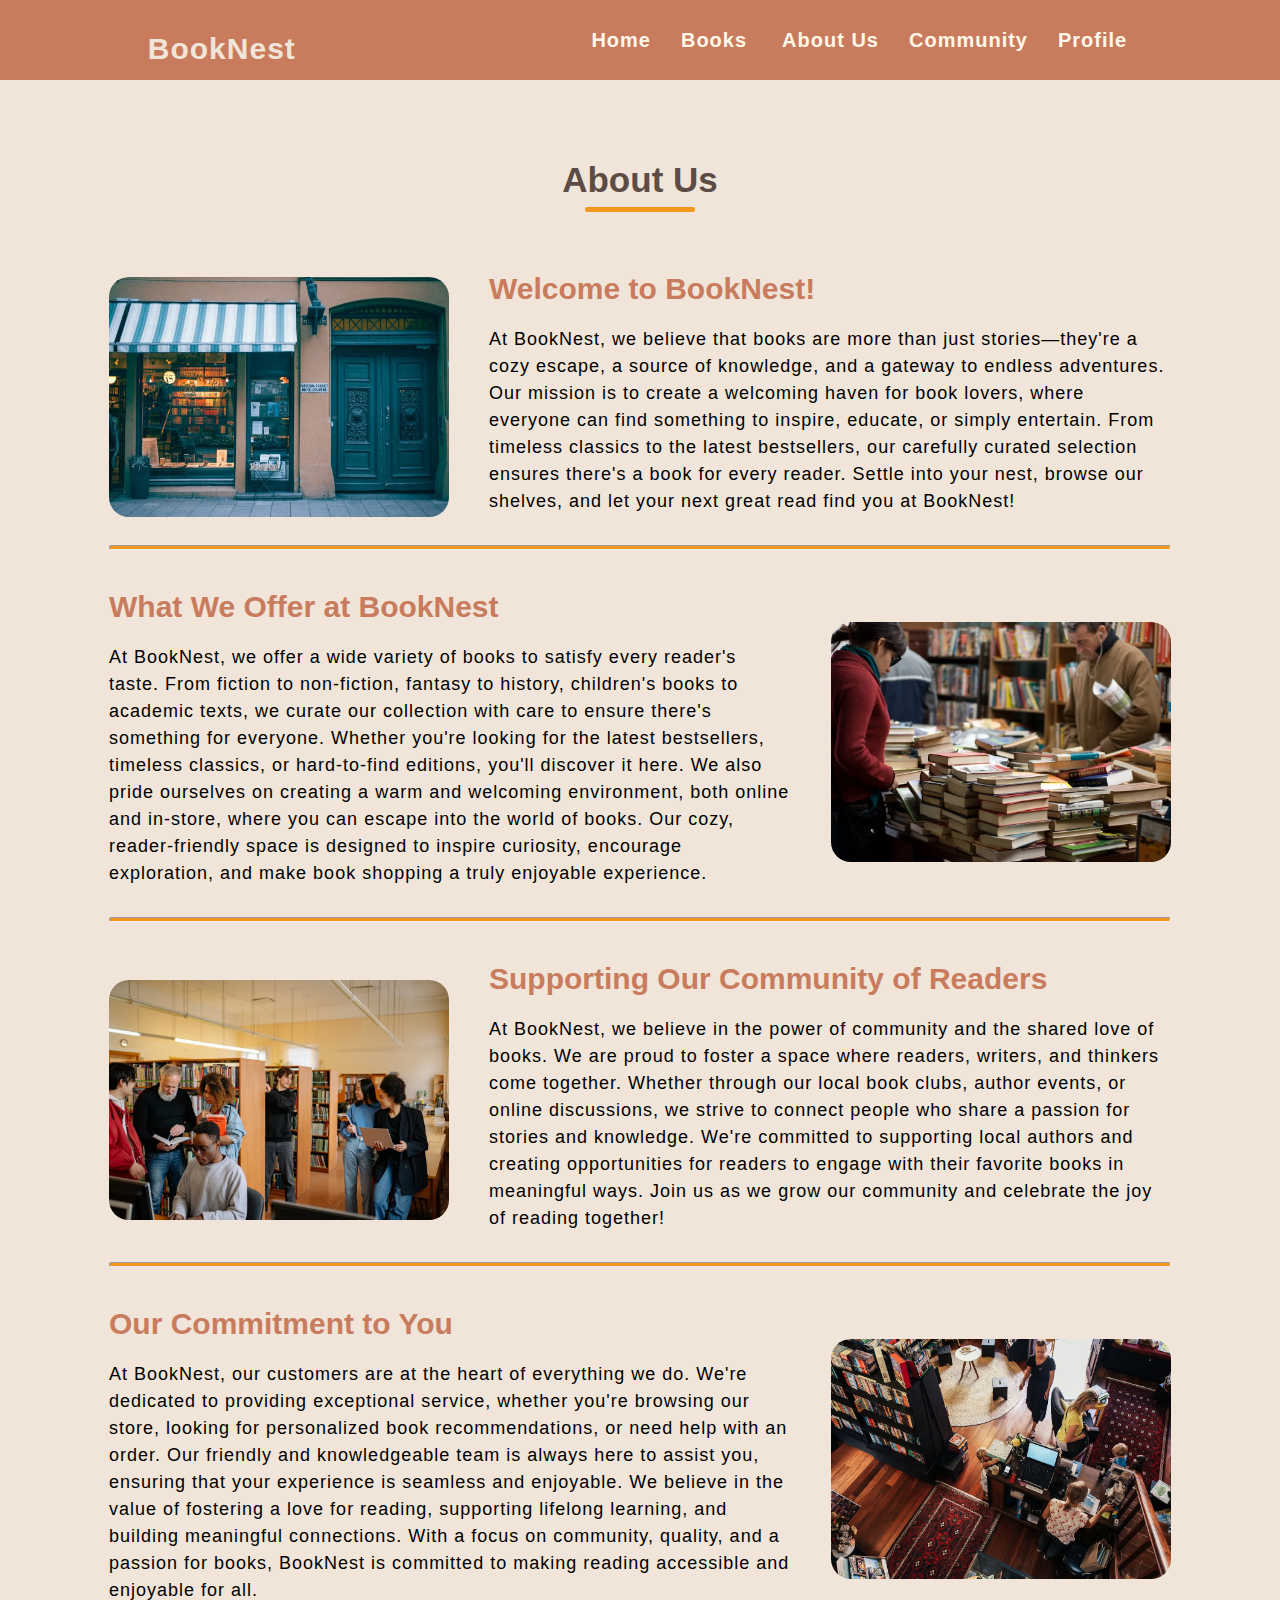
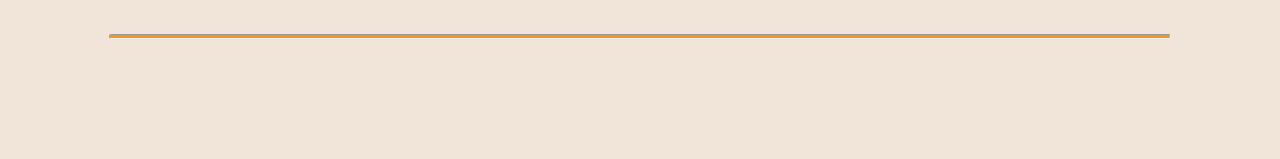
==== html-files/About.html @ db729ba0 "Added logo" ====
<!DOCTYPE html>
<html lang="en">

<head>
    <meta charset="UTF-8">
    <meta name="viewport" content="width=device-width, initial-scale=1.0">
    <title>About Us</title>
    <link rel="stylesheet" href="https://cdnjs.cloudflare.com/ajax/libs/font-awesome/6.5.2/css/all.min.css"
        integrity="sha512-SnH5WK+bZxgPHs44uWIX+LLJAJ9/2PkPKZ5QiAj6Ta86w+fsb2TkcmfRyVX3pBnMFcV7oQPJkl9QevSCWr3W6A=="
        crossorigin="anonymous" referrerpolicy="no-referrer" />
    <link rel="stylesheet" href="/style-files/style.css">
    <link rel="stylesheet" href="/style-files/About.css">
</head>

<body>

    <section id="about">

        <nav>

            <div class="nav-logo-wrap">

                <img src="/images/Bookstore logo.png" alt="" class="logo">

                <h3>BookNest</h3>

            </div>

            <ul class="nav-item-wrap">

                <li><a href="/index.html">Home</a></li>

                <li class="profile">
                    <a href="#">Books</a>
                    <i class="fa-solid fa-angle-down"></i>
                    <ul class="dropdown-content">
                        <li><a href="#">Books</a></li>
                        <li><a href="#">Authors</a></li>
                    </ul>
                </li>

                <li><a href="html files/About.html">About Us</a></li>
                <li><a href="#">Community</a></li>

                <li class="profile">
                    <a href="#">Profile</a>
                    <i class="fa-solid fa-angle-down"></i>
                    <ul class="dropdown-content">
                        <li><a href="#">Login</a></li>
                        <li><a href="#">Sign up</a></li>
                        <li><a href="#">Wishlist</a></li>
                        <li><a href="#">Cart</a></li>
                    </ul>
                </li>

            </ul>

        </nav>

        <div class="About-content">

            <div class="About-heading">
                <h2 class="About-section-heading">About Us</h2>
            </div>

            <div class="About-info">

                <div class="About-info-box">

                    <div class="About-image">
                        <img src="/images/About-1.webp" alt="">
                    </div>

                    <div class="About-info-content">
                        <h2 class="About-info-heading">Welcome to BookNest!</h2>
                        <p class="About-info-description">At BookNest, we believe that books are more than just
                            stories—they're a cozy escape, a source of knowledge, and a gateway to endless adventures.
                            Our mission is to create a welcoming haven for book lovers, where everyone can find
                            something to inspire, educate, or simply entertain. From timeless classics to the latest
                            bestsellers, our carefully curated selection ensures there's a book for every reader.
                            Settle into your nest, browse our shelves, and let your next great read find you at
                            BookNest!</p>
                    </div>

                </div>
                <hr>

                <div class="About-info-box">

                    <div class="About-info-content">
                        <h2 class="About-info-heading">What We Offer at BookNest</h2>
                        <p class="About-info-description">At BookNest, we offer a wide variety of books to satisfy every
                            reader's taste. From fiction to non-fiction, fantasy to history, children's books to
                            academic texts, we curate our collection with care to ensure there's something for everyone.
                            Whether you're looking for the latest bestsellers, timeless classics, or hard-to-find
                            editions, you'll discover it here.
                            We also pride ourselves on creating a warm and welcoming environment, both online and
                            in-store, where you can escape into the world of books. Our cozy, reader-friendly space is
                            designed to inspire curiosity, encourage exploration, and make book shopping a truly
                            enjoyable experience.</p>
                    </div>

                    <div class="About-image">
                        <img src="/images/About-2.webp" alt="">
                    </div>

                </div>
                <hr>

                <div class="About-info-box">

                    <div class="About-image">
                        <img src="/images/About-3.webp" alt="">
                    </div>

                    <div class="About-info-content">
                        <h2 class="About-info-heading">Supporting Our Community of Readers</h2>
                        <p class="About-info-description">At BookNest, we believe in the power of community and the
                            shared love of books. We are proud to foster a space where readers, writers, and thinkers
                            come together. Whether through our local book clubs, author events, or online discussions,
                            we strive to connect people who share a passion for stories and knowledge.
                            We're committed to supporting local authors and creating opportunities for readers to engage
                            with their favorite books in meaningful ways. Join us as we grow our community and celebrate
                            the joy of reading together!

                        </p>
                    </div>

                </div>
                <hr>

                <div class="About-info-box">

                    <div class="About-info-content">
                        <h2 class="About-info-heading">Our Commitment to You</h2>
                        <p class="About-info-description">At BookNest, our customers are at the heart of everything we
                            do. We're dedicated to providing exceptional service, whether you're browsing our store,
                            looking for personalized book recommendations, or need help with an order. Our friendly and
                            knowledgeable team is always here to assist you, ensuring that your experience is seamless
                            and enjoyable.
                            We believe in the value of fostering a love for reading, supporting lifelong learning, and
                            building meaningful connections. With a focus on community, quality, and a passion for
                            books, BookNest is committed to making reading accessible and enjoyable for all.

                        </p>
                    </div>

                    <div class="About-image">
                        <img src="/images/About-4.jpeg" alt="">
                    </div>

                </div>
                <hr>

            </div>

        </div>

    </section>

</body>

</html>
---- style-files/style.css ----
* {
    margin: 0;
    padding: 0;
    font: 1em sans-serif;
    scroll-behavior: smooth;
}

/* home section */

#home {
    height: 100vh;
    background: #2f4f4f;
}

/* navbar */

nav  {
    display: flex;
    flex-direction: row;
    justify-content: space-around;
    align-items: center;
    width: 100%;
    height: 80px;
    background: #f5f5dc;
}

nav h3 {
    font-size: 30px;
    font-weight: 600;
    letter-spacing: 1px;
    color: #2f4f4f;
}

nav .nav-item-wrap {
    display: flex;
    flex-direction: row;
    list-style-type: none;
    gap: 30px;
    padding: 0;
    margin: 0;
}

.nav-item-wrap li {
    position: relative;
}

.nav-item-wrap li a {
    text-decoration: none;
    color: #4b3621;
    font-size: 20px;
    letter-spacing: 1px;
    font-weight: 600;
    display: block;
}

.profile {
    display: flex;
    flex-direction: row;
    align-items: center;
    gap: 5px;
}

.profile i {
    color: #4b3621;
}

/* Dropdown */

.dropdown-content {
    display: none;
    position: absolute;
    background-color: #333;
    min-width: 160px;
    top: 100%;
    left: 0;
    z-index: 1;
    padding: 0;
    margin: 0;
    list-style-type: none;
    border-radius: 10px;
    overflow: hidden;
}

.dropdown-content li {
    width: 100%;
}

.dropdown-content li a {
    padding: 10px;
    color: white;
    text-decoration: none;
    display: block;
}

.dropdown-content li a:hover {
    background-color: #555;
}

.nav-item-wrap li:hover .dropdown-content {
    display: block;
}

/* Center text */

.content {
    display: flex;
    flex-direction: row;
    justify-content: center;
    align-items: center;
    padding: 60px 20px 20px;
}

.center-text {
    width: 850px;
    margin-left: 100px;
}

.center-text h2 {
    font-size: 45px;
    font-weight: 700;
    color: #f5f5dc;
}

.center-text h3 {
    font-size: 40px;
    font-weight: 600;
    color: #fff;
    margin: 15px 0 0;
}

.center-text p {
    font-size: 25px;
    margin: 24px 0 24px;
    color: #fff;
    letter-spacing: 1px;
    line-height: 1.3;
}

/* image */

.image {
    margin-left: -40px;
}

.image img {
    height: 550px;
    width: 550px;
}

/* buttons */

.buttons button {
    padding: 10px 28px;
    border-radius: 20px;
    margin-right: 10px;
    font-size: 20px;
    outline: none;
}

/* btn 1 */

.Book-btn {
    background: #CC5500;
    border: 2px solid transparent;
    color: #FDF6E3;
    transition: all 0.3s ease;
}

.Book-btn:hover {
    background: transparent;
    border: 2px solid #FDF6E3;
    color: #FDF6E3;
}

/* btn 2 */

.Author-btn {
    background: transparent;
    border: 2px solid #FDF6E3;
    color: #FDF6E3;
    transition: all 0.3s ease;
}

.Author-btn:hover {
    background: #CC5500;
    border: 2px solid transparent;
    color: #FDF6E3;
}
---- style-files/About.css ----
* {
    margin: 0;
    padding: 0;
    font: 1em sans-serif;
    scroll-behavior: smooth;
}

/* About section */

#about {
    min-height: 100vh;
    background: #F0E5D8;
}

/* navbr */

nav {
    background: #C97C5D;
}

nav h3 {
    color: #F0E5D8;
}

.nav-item-wrap li a {
    color: #FFF8E8;
}

.profile i {
    color: #FFF8E8;
}

.About-content {
    padding: 80px 50px;
    display: flex;
    justify-content: center;
    align-items: center;
    flex-direction: column;
}

.About-section-heading {
    font-size: 35px;
    font-weight: 600;
    color: #5D4C46;
}

.About-section-heading::after {
    content: '';
    width: 110px;
    background: #f3961c;
    height: 5px;
    display: block;
    margin: 7px auto 0;
    border-radius: 8px;
}

.About-info {
    display: flex;
    flex-direction: column;
    width: 90%;
    margin-top: 60px;
}

.About-info-box {
    display: flex;
    align-items: center;
    flex-direction: row;
    gap: 40px;
    margin-bottom: 20px;
}

.About-image img {
    height: 240px;
    width: 340px;
    border-radius: 20px;
}

.About-info-heading {
    font-size: 30px;
    font-weight: 600;
    padding: 0 0 10px;
    color: #C97C5D;
}

.About-info-description {
    font-size: 18px;
    letter-spacing: 1px;
    line-height: 1.5;
    margin: 10px 0;
}

hr {
    height: 3px;
    background: #f3961c;
    border-radius: 10px;
    margin-bottom: 40px;
}
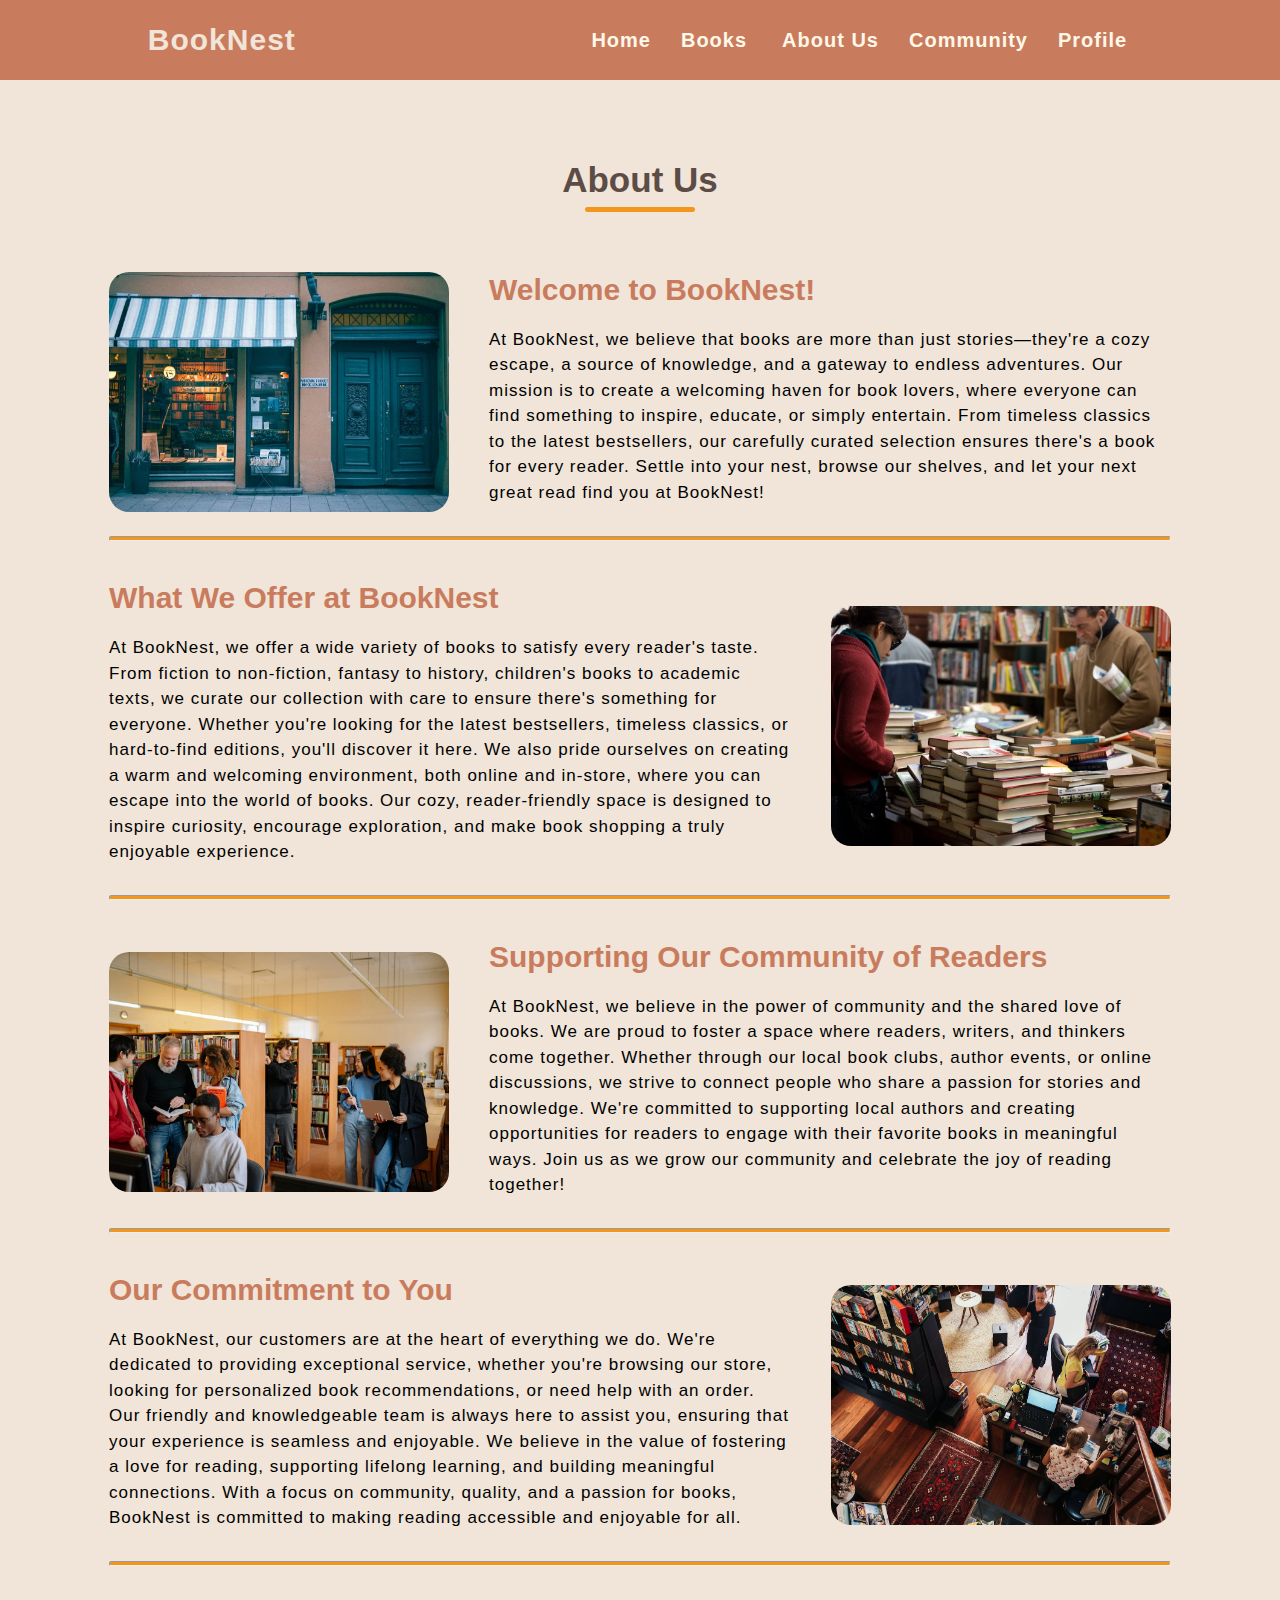
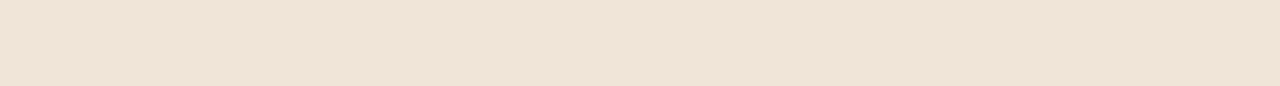
==== commit 64b07fd2: "Removed logo" ====
--- a/html-files/About.html
+++ b/html-files/About.html
@@ -17,14 +17,8 @@
     <section id="about">
 
         <nav>
-
-            <div class="nav-logo-wrap">
-
-                <img src="/images/Bookstore logo.png" alt="" class="logo">
-
-                <h3>BookNest</h3>
-
-            </div>
+            
+            <h3>BookNest</h3>
 
             <ul class="nav-item-wrap">
 
--- a/style-files/About.css
+++ b/style-files/About.css
@@ -83,7 +83,7 @@
 }
 
 .About-info-description {
-    font-size: 18px;
+    font-size: 17px;
     letter-spacing: 1px;
     line-height: 1.5;
     margin: 10px 0;
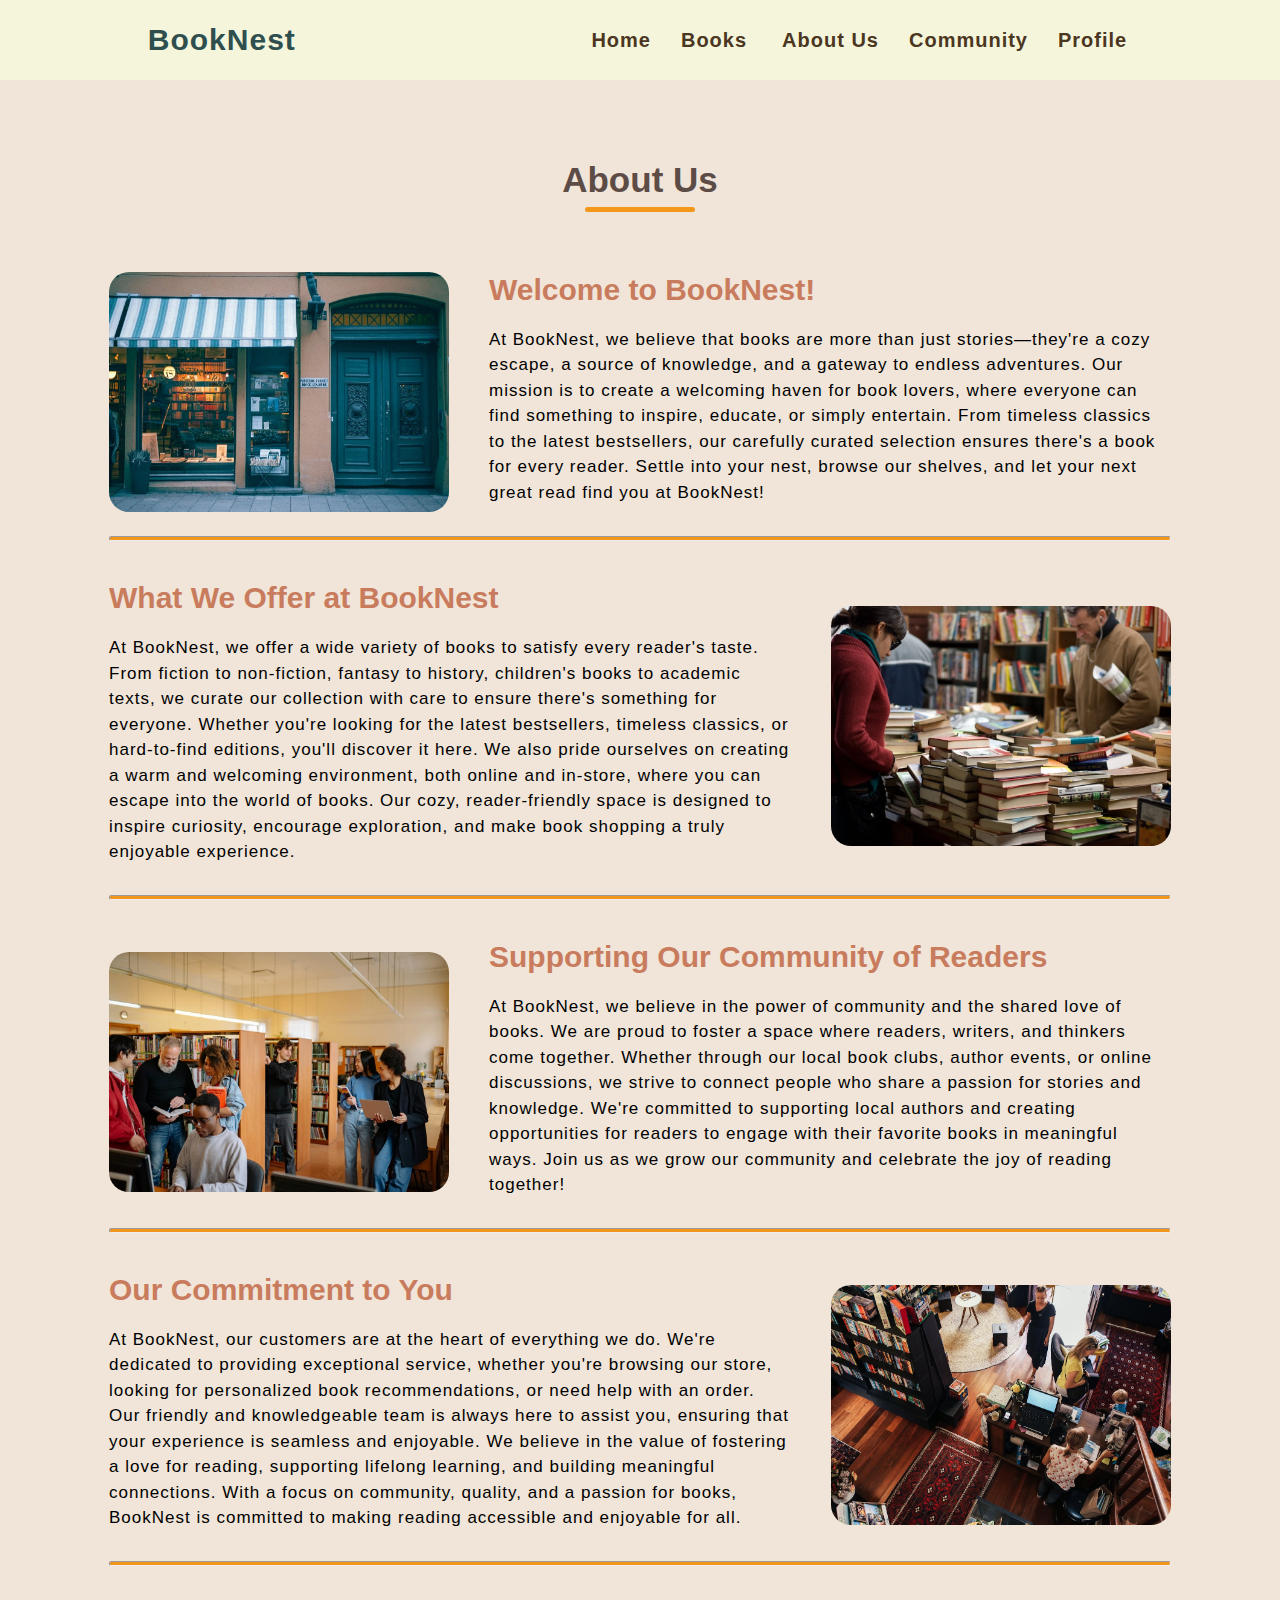
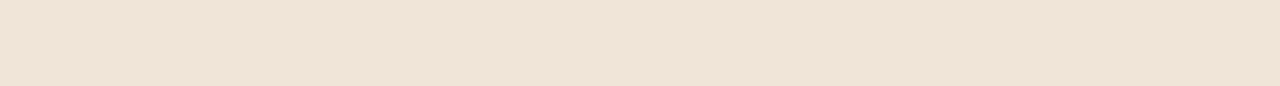
==== commit 5fb8cc9e: "Linked pages" ====
--- a/html-files/About.html
+++ b/html-files/About.html
@@ -17,7 +17,7 @@
     <section id="about">
 
         <nav>
-            
+
             <h3>BookNest</h3>
 
             <ul class="nav-item-wrap">
@@ -40,8 +40,8 @@
                     <a href="#">Profile</a>
                     <i class="fa-solid fa-angle-down"></i>
                     <ul class="dropdown-content">
-                        <li><a href="#">Login</a></li>
-                        <li><a href="#">Sign up</a></li>
+                        <li><a href="/html-files/Login.html">Login</a></li>
+                        <li><a href="/html-files/Sign-up.html">Sign up</a></li>
                         <li><a href="#">Wishlist</a></li>
                         <li><a href="#">Cart</a></li>
                     </ul>
--- a/style-files/About.css
+++ b/style-files/About.css
@@ -10,24 +10,6 @@
 #about {
     min-height: 100vh;
     background: #F0E5D8;
-}
-
-/* navbr */
-
-nav {
-    background: #C97C5D;
-}
-
-nav h3 {
-    color: #F0E5D8;
-}
-
-.nav-item-wrap li a {
-    color: #FFF8E8;
-}
-
-.profile i {
-    color: #FFF8E8;
 }
 
 .About-content {
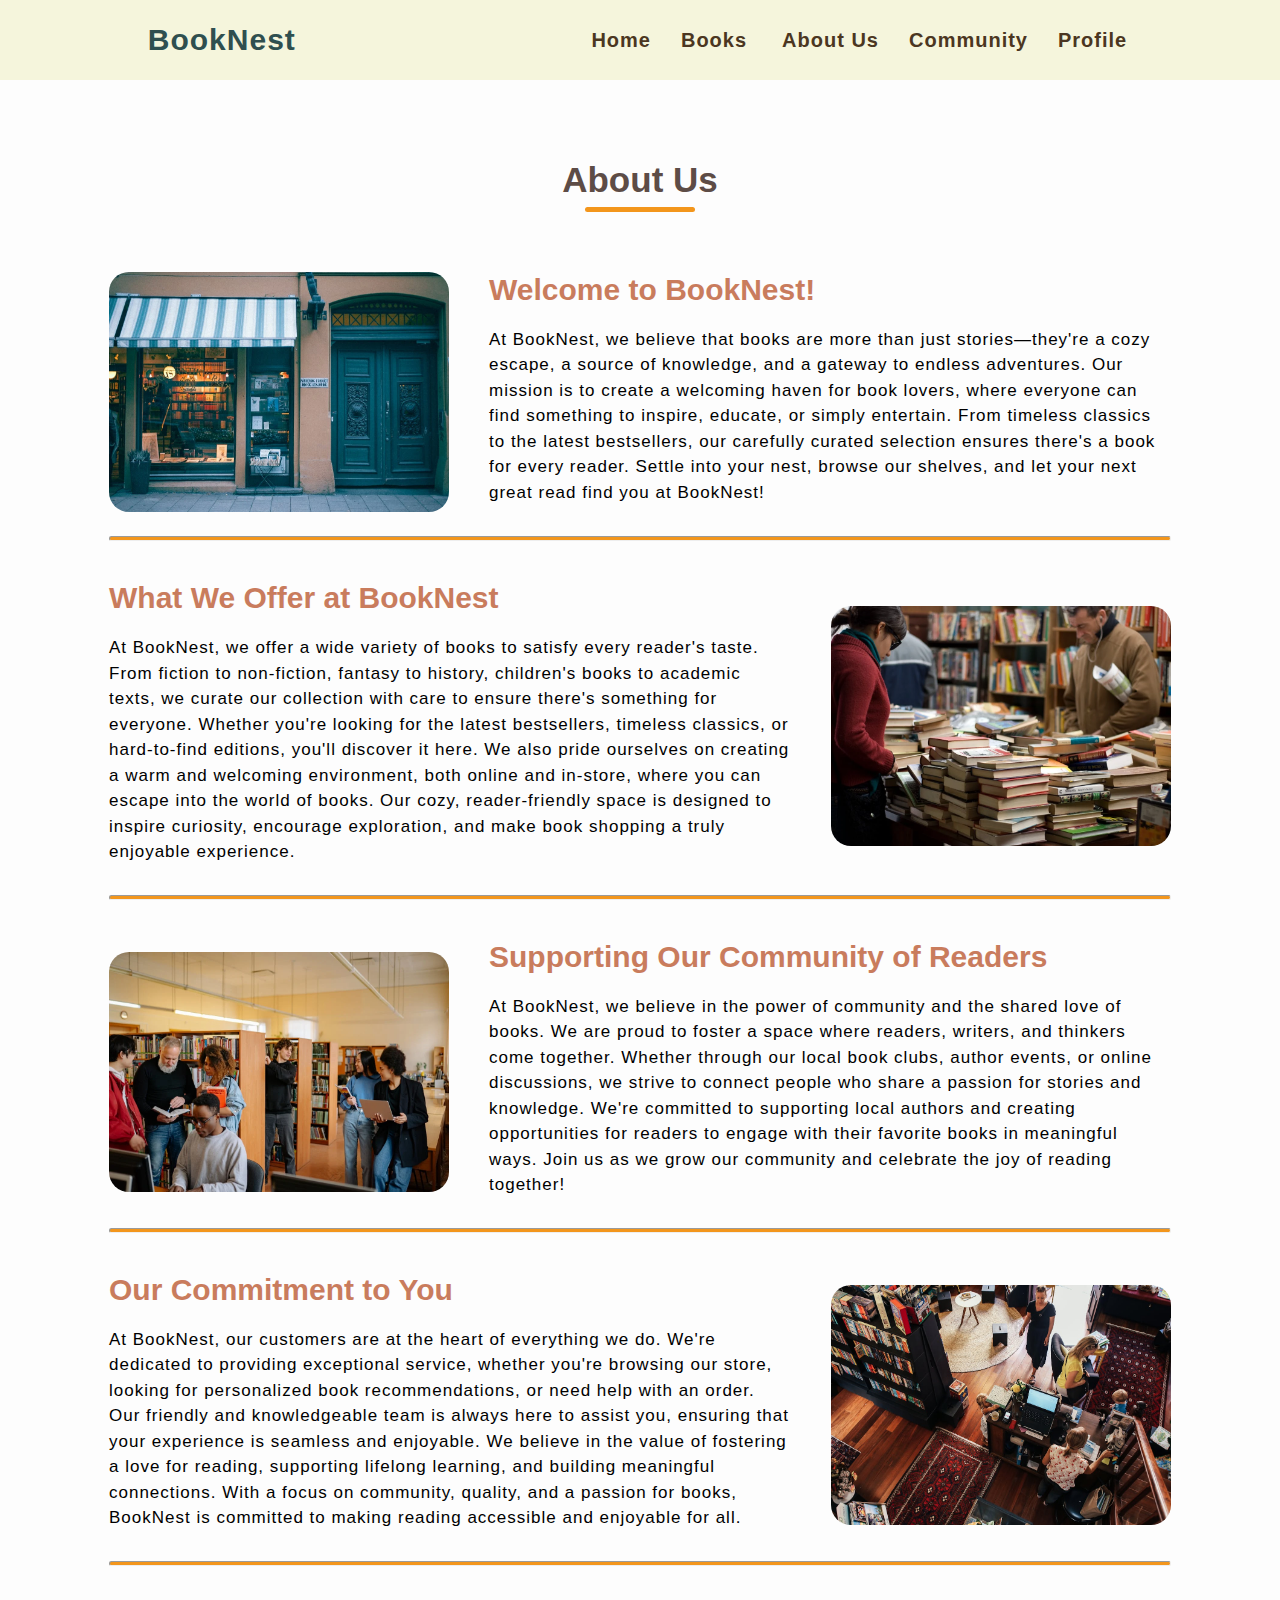
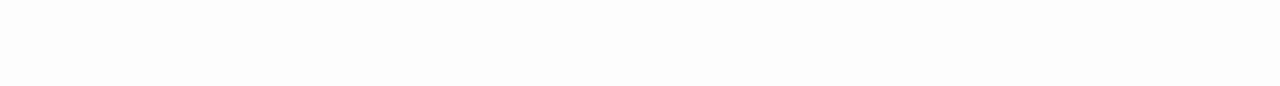
==== commit de493113: "Linked community page" ====
--- a/html-files/About.html
+++ b/html-files/About.html
@@ -33,8 +33,8 @@
                     </ul>
                 </li>
 
-                <li><a href="html files/About.html">About Us</a></li>
-                <li><a href="#">Community</a></li>
+                <li><a href="About.html">About Us</a></li>
+                <li><a href="community.html">Community</a></li>
 
                 <li class="profile">
                     <a href="#">Profile</a>
--- a/style-files/About.css
+++ b/style-files/About.css
@@ -9,8 +9,10 @@
 
 #about {
     min-height: 100vh;
-    background: #F0E5D8;
+    background: #fdfdfd;
 }
+
+/* About content */
 
 .About-content {
     padding: 80px 50px;
@@ -51,6 +53,8 @@
     margin-bottom: 20px;
 }
 
+/* img */
+
 .About-image img {
     height: 240px;
     width: 340px;
